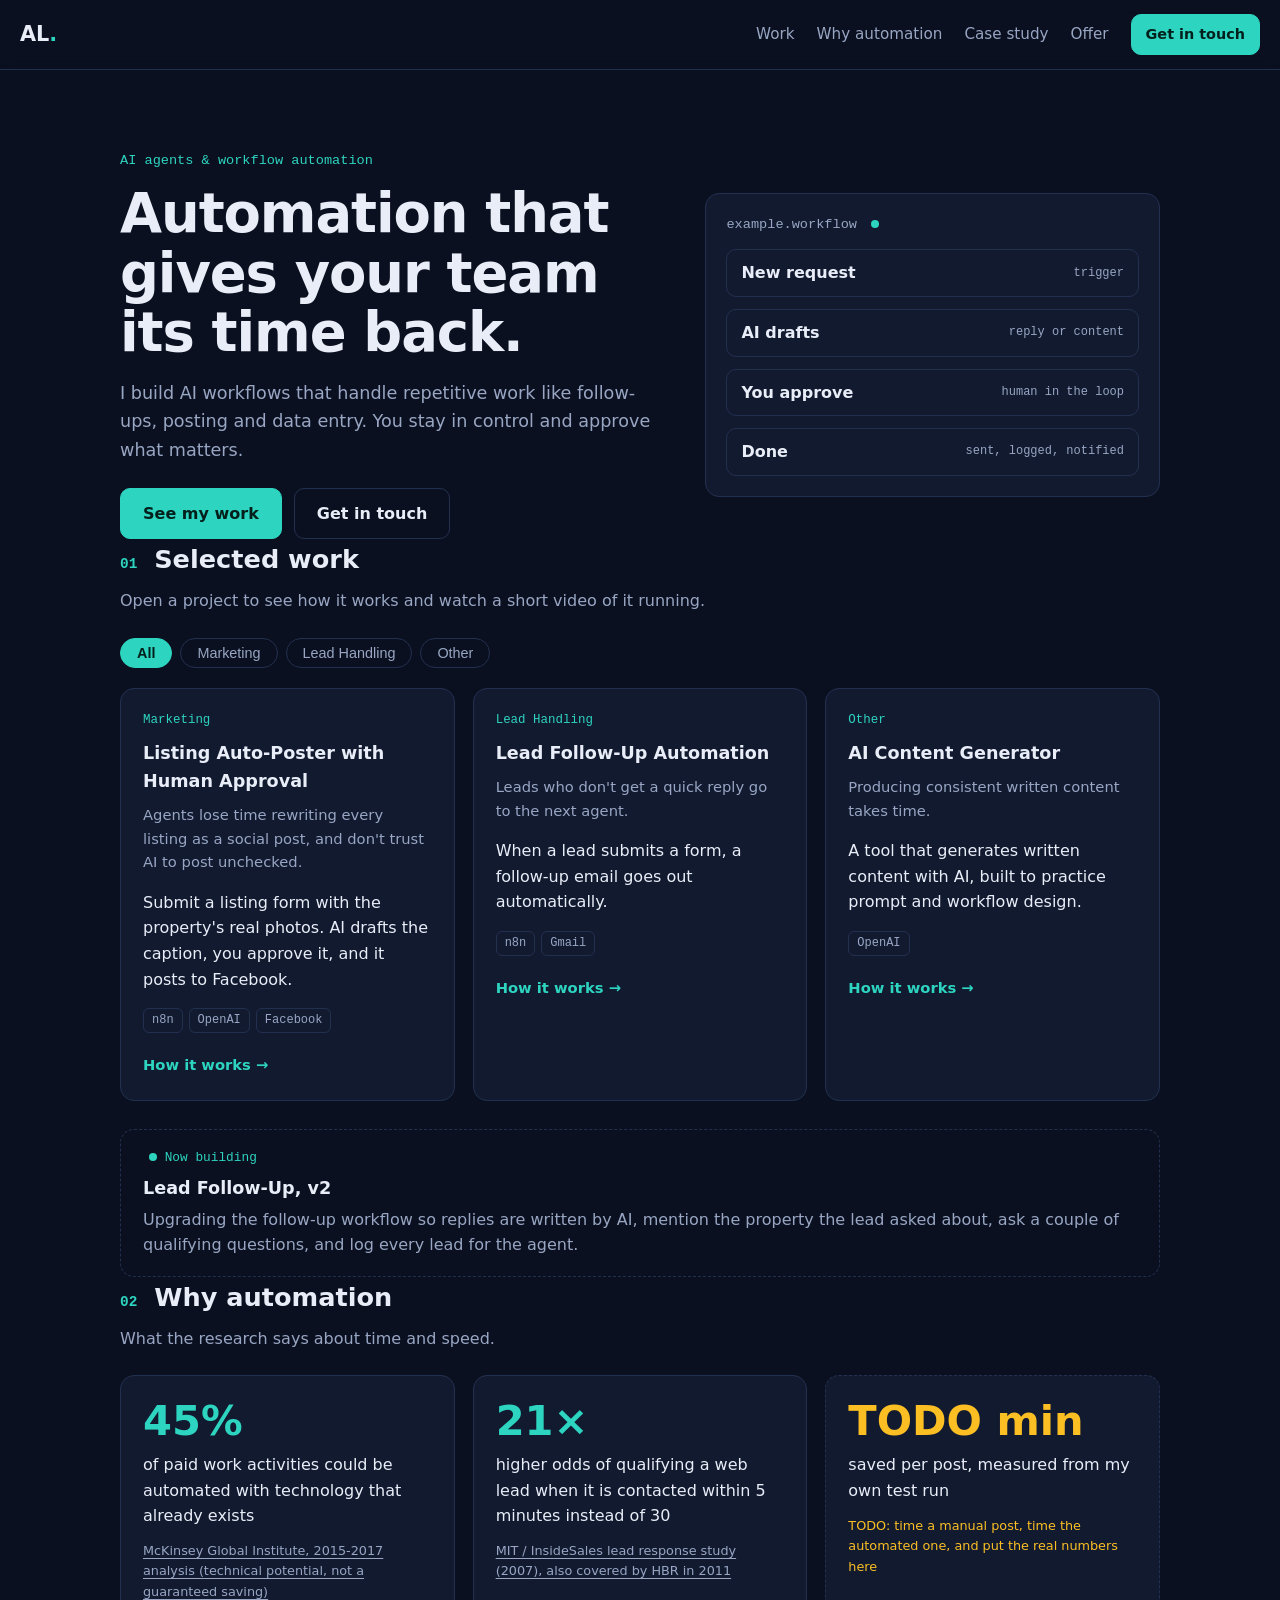
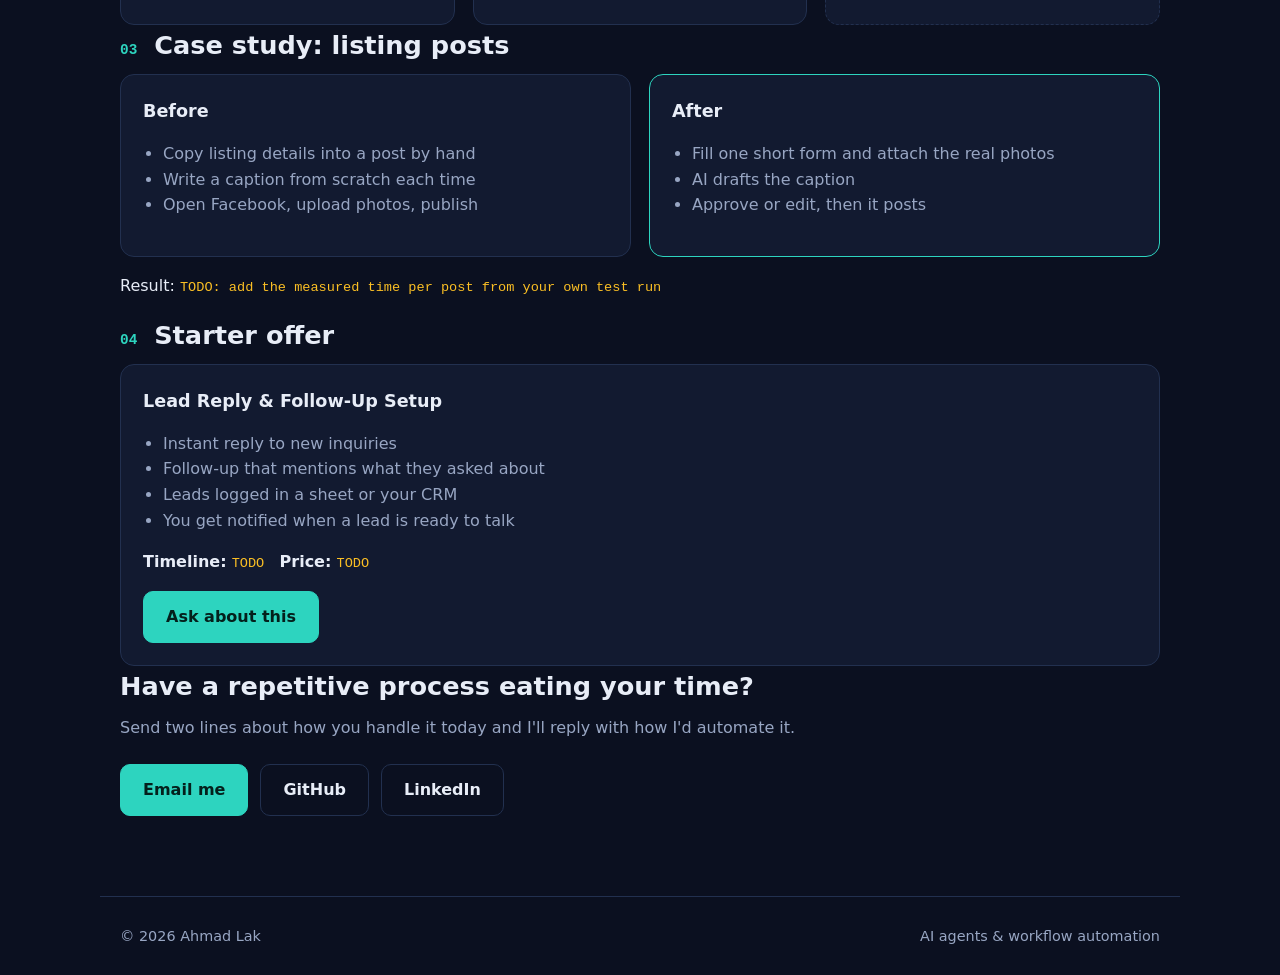
==== index.html @ 363b60df "Add files via upload" ====
<!doctype html>
<html lang="en">
<head>
  <meta charset="utf-8">
  <meta name="viewport" content="width=device-width, initial-scale=1">
  <title>Ahmad Lak | AI Automation</title>
  <meta name="description" content="AI agents and workflow automation that take repetitive work off your plate, with you approving what matters.">
  <meta name="theme-color" content="#0b1020">
  <link rel="stylesheet" href="style.css">
</head>
<body>
  <header class="nav">
    <a class="logo" href="index.html#top">AL<span>.</span></a>
    <button class="menu-btn" id="menuBtn" aria-label="Menu" aria-expanded="false">Menu</button>
    <nav id="navLinks">
      <a href="index.html#work">Work</a>
      <a href="index.html#why">Why automation</a>
      <a href="index.html#case">Case study</a>
      <a href="index.html#offer">Offer</a>
      <a href="index.html#contact" class="btn small">Get in touch</a>
    </nav>
  </header>

  <main id="top">
    <!-- HERO -->
    <section class="hero wrap">
      <div class="hero-text">
        <p class="eyebrow">AI agents &amp; workflow automation</p>
        <h1>Automation that gives your team its time back.</h1>
        <p class="lead">I build AI workflows that handle repetitive work like follow-ups, posting and data entry. You stay in control and approve what matters.</p>
        <div class="cta">
          <a class="btn" href="#work">See my work</a>
          <a class="btn ghost" href="#contact">Get in touch</a>
        </div>
      </div>
      <div class="flow" aria-label="Example workflow">
        <p class="flow-title">example.workflow <span class="dot"></span></p>
        <ol>
          <li><b>New request</b><small>trigger</small></li>
          <li><b>AI drafts</b><small>reply or content</small></li>
          <li><b>You approve</b><small>human in the loop</small></li>
          <li><b>Done</b><small>sent, logged, notified</small></li>
        </ol>
      </div>
    </section>

    <!-- WORK -->
    <section id="work" class="wrap">
      <h2><span class="num">01</span> Selected work</h2>
      <p class="sub">Open a project to see how it works and watch a short video of it running.</p>
      <div class="tabs" id="tabs" role="tablist"></div>
      <div class="grid" id="projects"></div>

      <div class="now">
        <p class="now-label"><span class="dot"></span> Now building</p>
        <h3 id="nowTitle"></h3>
        <p id="nowDesc"></p>
      </div>
    </section>

    <!-- WHY AUTOMATION -->
    <section id="why" class="wrap">
      <h2><span class="num">02</span> Why automation</h2>
      <p class="sub">What the research says about time and speed.</p>
      <div class="stats" id="stats"></div>
    </section>

    <!-- CASE STUDY -->
    <section id="case" class="wrap">
      <h2><span class="num">03</span> Case study: listing posts</h2>
      <div class="ba">
        <div class="card">
          <h3>Before</h3>
          <ul>
            <li>Copy listing details into a post by hand</li>
            <li>Write a caption from scratch each time</li>
            <li>Open Facebook, upload photos, publish</li>
          </ul>
        </div>
        <div class="card accent">
          <h3>After</h3>
          <ul>
            <li>Fill one short form and attach the real photos</li>
            <li>AI drafts the caption</li>
            <li>Approve or edit, then it posts</li>
          </ul>
        </div>
      </div>
      <p class="result">Result: <span class="todo">TODO: add the measured time per post from your own test run</span></p>
    </section>

    <!-- OFFER -->
    <section id="offer" class="wrap">
      <h2><span class="num">04</span> Starter offer</h2>
      <div class="card offer">
        <h3>Lead Reply &amp; Follow-Up Setup</h3>
        <ul>
          <li>Instant reply to new inquiries</li>
          <li>Follow-up that mentions what they asked about</li>
          <li>Leads logged in a sheet or your CRM</li>
          <li>You get notified when a lead is ready to talk</li>
        </ul>
        <p class="meta"><b>Timeline:</b> <span class="todo">TODO</span> &nbsp; <b>Price:</b> <span class="todo">TODO</span></p>
        <a class="btn" href="#contact">Ask about this</a>
      </div>
    </section>

    <!-- CONTACT -->
    <section id="contact" class="wrap contact">
      <h2>Have a repetitive process eating your time?</h2>
      <p class="sub">Send two lines about how you handle it today and I'll reply with how I'd automate it.</p>
      <div class="cta">
        <a class="btn" id="emailBtn" href="#">Email me</a>
        <a class="btn ghost" id="ghBtn" href="#" target="_blank" rel="noopener">GitHub</a>
        <a class="btn ghost" id="liBtn" href="#" target="_blank" rel="noopener" hidden>LinkedIn</a>
      </div>
    </section>
  </main>

  <footer class="wrap foot">
    <span>&copy; <span id="year"></span> Ahmad Lak</span>
    <span>AI agents &amp; workflow automation</span>
  </footer>

  <script src="projects.js"></script>
  <script src="script.js"></script>
</body>
</html>
---- style.css ----
:root {
  --bg: #0b1020;
  --panel: #121a30;
  --line: #22304f;
  --text: #e8edf7;
  --muted: #98a6c3;
  --accent: #2dd4bf;
  --accent-ink: #04201c;
  --warn: #fbbf24;
  --radius: 14px;
  --mono: ui-monospace, SFMono-Regular, Menlo, Consolas, monospace;
}
* { box-sizing: border-box; }
html { scroll-behavior: smooth; scroll-padding-top: 76px; }
body {
  margin: 0; background: var(--bg); color: var(--text);
  font: 16px/1.6 system-ui, -apple-system, "Segoe UI", Roboto, sans-serif;
}
a { color: inherit; text-decoration: none; }
.wrap { max-width: 1080px; margin: 0 auto; padding: 0 20px; }
section { padding: 72px 0 8px; }
h1 { font-size: clamp(2rem, 5vw, 3.4rem); line-height: 1.1; margin: 0 0 16px; letter-spacing: -0.02em; }
h2 { font-size: 1.6rem; margin: 0 0 8px; }
h3 { margin: 0 0 8px; font-size: 1.1rem; }
.num { font-family: var(--mono); color: var(--accent); font-size: 0.9rem; margin-right: 8px; }
.sub { color: var(--muted); margin: 0 0 24px; }
.todo { color: var(--warn); font-family: var(--mono); font-size: 0.85em; }

/* nav */
.nav {
  position: sticky; top: 0; z-index: 10; display: flex; align-items: center; justify-content: space-between;
  padding: 14px 20px; background: rgba(11,16,32,0.88); backdrop-filter: blur(8px); border-bottom: 1px solid var(--line);
}
.logo { font-weight: 800; font-size: 1.3rem; }
.logo span { color: var(--accent); }
.nav nav { display: flex; align-items: center; gap: 22px; }
.nav nav a { color: var(--muted); font-size: 0.95rem; }
.nav nav a:hover { color: var(--text); }
.menu-btn { display: none; background: none; color: var(--text); border: 1px solid var(--line); border-radius: 8px; padding: 6px 12px; }

/* buttons */
.btn {
  display: inline-block; background: var(--accent); color: var(--accent-ink); font-weight: 700;
  padding: 12px 22px; border-radius: 10px; border: 1px solid var(--accent); cursor: pointer;
}
.btn:hover { filter: brightness(1.08); }
.btn.ghost { background: transparent; color: var(--text); border-color: var(--line); }
.btn.ghost:hover { border-color: var(--accent); }
.btn.small { padding: 8px 14px; font-size: 0.9rem; color: var(--accent-ink) !important; }
.cta { display: flex; flex-wrap: wrap; gap: 12px; }

/* hero */
.hero { display: grid; grid-template-columns: 1.2fr 1fr; gap: 40px; align-items: center; padding-top: 80px; }
.eyebrow { font-family: var(--mono); color: var(--accent); font-size: 0.85rem; margin: 0 0 12px; }
.lead { color: var(--muted); font-size: 1.1rem; margin: 0 0 24px; max-width: 52ch; }

/* workflow card */
.flow { background: var(--panel); border: 1px solid var(--line); border-radius: var(--radius); padding: 20px; }
.flow-title { font-family: var(--mono); font-size: 0.85rem; color: var(--muted); margin: 0 0 14px; }
.dot { display: inline-block; width: 8px; height: 8px; border-radius: 50%; background: var(--accent); margin-left: 6px; animation: pulse 1.6s infinite; }
.flow ol { list-style: none; margin: 0; padding: 0; display: grid; gap: 12px; position: relative; }
.flow li {
  border: 1px solid var(--line); border-radius: 10px; padding: 10px 14px; display: flex; justify-content: space-between; align-items: center;
  animation: step 8s infinite;
}
.flow li small { color: var(--muted); font-family: var(--mono); font-size: 0.75rem; }
.flow li:nth-child(1) { animation-delay: 0s; }
.flow li:nth-child(2) { animation-delay: 2s; }
.flow li:nth-child(3) { animation-delay: 4s; }
.flow li:nth-child(4) { animation-delay: 6s; }
@keyframes step {
  0%, 24% { border-color: var(--accent); box-shadow: 0 0 0 1px var(--accent) inset; }
  25%, 100% { border-color: var(--line); box-shadow: none; }
}
@keyframes pulse { 50% { opacity: 0.3; } }

/* tabs + cards */
.tabs { display: flex; flex-wrap: wrap; gap: 8px; margin-bottom: 20px; }
.tab {
  background: transparent; color: var(--muted); border: 1px solid var(--line); border-radius: 999px;
  padding: 6px 16px; cursor: pointer; font-size: 0.9rem;
}
.tab.active { color: var(--accent-ink); background: var(--accent); border-color: var(--accent); font-weight: 600; }
.grid { display: grid; grid-template-columns: repeat(auto-fill, minmax(300px, 1fr)); gap: 18px; }
.card {
  background: var(--panel); border: 1px solid var(--line); border-radius: var(--radius); padding: 22px;
}
.card.accent { border-color: var(--accent); }
.proj .cat { font-family: var(--mono); font-size: 0.78rem; color: var(--accent); display: flex; justify-content: space-between; margin-bottom: 8px; }
.proj .badge { color: var(--muted); border: 1px solid var(--line); border-radius: 999px; padding: 0 8px; }
.proj .problem { color: var(--muted); font-size: 0.92rem; margin: 0 0 10px; }
.proj .tags { display: flex; flex-wrap: wrap; gap: 6px; margin: 14px 0; }
.tag { font-family: var(--mono); font-size: 0.75rem; border: 1px solid var(--line); border-radius: 6px; padding: 2px 8px; color: var(--muted); }
.proj details { margin-top: 10px; border-top: 1px solid var(--line); padding-top: 10px; }
.proj summary { cursor: pointer; color: var(--accent); font-size: 0.9rem; }
.proj ol { padding-left: 20px; color: var(--muted); font-size: 0.92rem; }
.proj .next { color: var(--warn); font-size: 0.85rem; }
.links { display: flex; gap: 14px; margin-top: 12px; font-size: 0.9rem; }
.links a { color: var(--accent); }

.now { margin-top: 28px; border: 1px dashed var(--line); border-radius: var(--radius); padding: 18px 22px; }
.now ul { margin: 0; padding-left: 20px; color: var(--muted); }

/* video */
.video { aspect-ratio: 16 / 9; border: 1px solid var(--line); border-radius: var(--radius); overflow: hidden; background: var(--panel); display: grid; place-items: center; color: var(--muted); text-align: center; }
.video iframe { width: 100%; height: 100%; border: 0; }

/* stats */
.stats { display: grid; grid-template-columns: repeat(auto-fit, minmax(240px, 1fr)); gap: 18px; }
.stat-value { font-size: 2.6rem; font-weight: 800; color: var(--accent); line-height: 1.1; }
.stat-label { margin: 8px 0 12px; }
.stat-note { display: block; font-size: 0.8rem; color: var(--muted); }
a.stat-note { text-decoration: underline; text-underline-offset: 3px; }
a.stat-note:hover { color: var(--accent); }
.stat.is-todo { border-style: dashed; }
.stat.is-todo .stat-value, .stat.is-todo .stat-note { color: var(--warn); }

/* now building */
.now-label { font-family: var(--mono); font-size: 0.8rem; color: var(--accent); margin: 0 0 6px; }
.now h3 { margin-bottom: 4px; }
.now p:last-child { color: var(--muted); margin: 0; }

/* cards + project page */
.proj .more { display: inline-block; margin-top: 6px; color: var(--accent); font-weight: 600; font-size: 0.92rem; }
.proj .more:hover { text-decoration: underline; }
.page { padding-top: 40px; padding-bottom: 20px; max-width: 760px; }
.page h2 { margin-top: 32px; font-size: 1.2rem; }
.page .back { color: var(--muted); font-size: 0.9rem; display: inline-block; margin-bottom: 18px; }
.page .back:hover { color: var(--text); }
.page .video { margin: 24px 0 0; }
.steps { padding-left: 20px; color: var(--muted); }
.steps li { margin-bottom: 6px; }

/* before / after, offer */
.ba { display: grid; grid-template-columns: 1fr 1fr; gap: 18px; }
.ba ul, .offer ul { padding-left: 20px; color: var(--muted); }
.result { margin-top: 16px; }
.offer .meta { margin: 16px 0; }

.contact { text-align: left; padding-bottom: 40px; }
.foot { display: flex; justify-content: space-between; padding: 28px 20px; margin-top: 40px; border-top: 1px solid var(--line); color: var(--muted); font-size: 0.9rem; }

/* mobile */
@media (max-width: 820px) {
  .hero { grid-template-columns: 1fr; padding-top: 48px; }
  .ba { grid-template-columns: 1fr; }
  .menu-btn { display: block; }
  .nav nav { display: none; position: absolute; top: 100%; left: 0; right: 0; flex-direction: column; align-items: flex-start; gap: 14px; padding: 16px 20px; background: var(--bg); border-bottom: 1px solid var(--line); }
  .nav nav.open { display: flex; }
}
@media (prefers-reduced-motion: reduce) {
  html { scroll-behavior: auto; }
  .flow li, .dot { animation: none; }
}
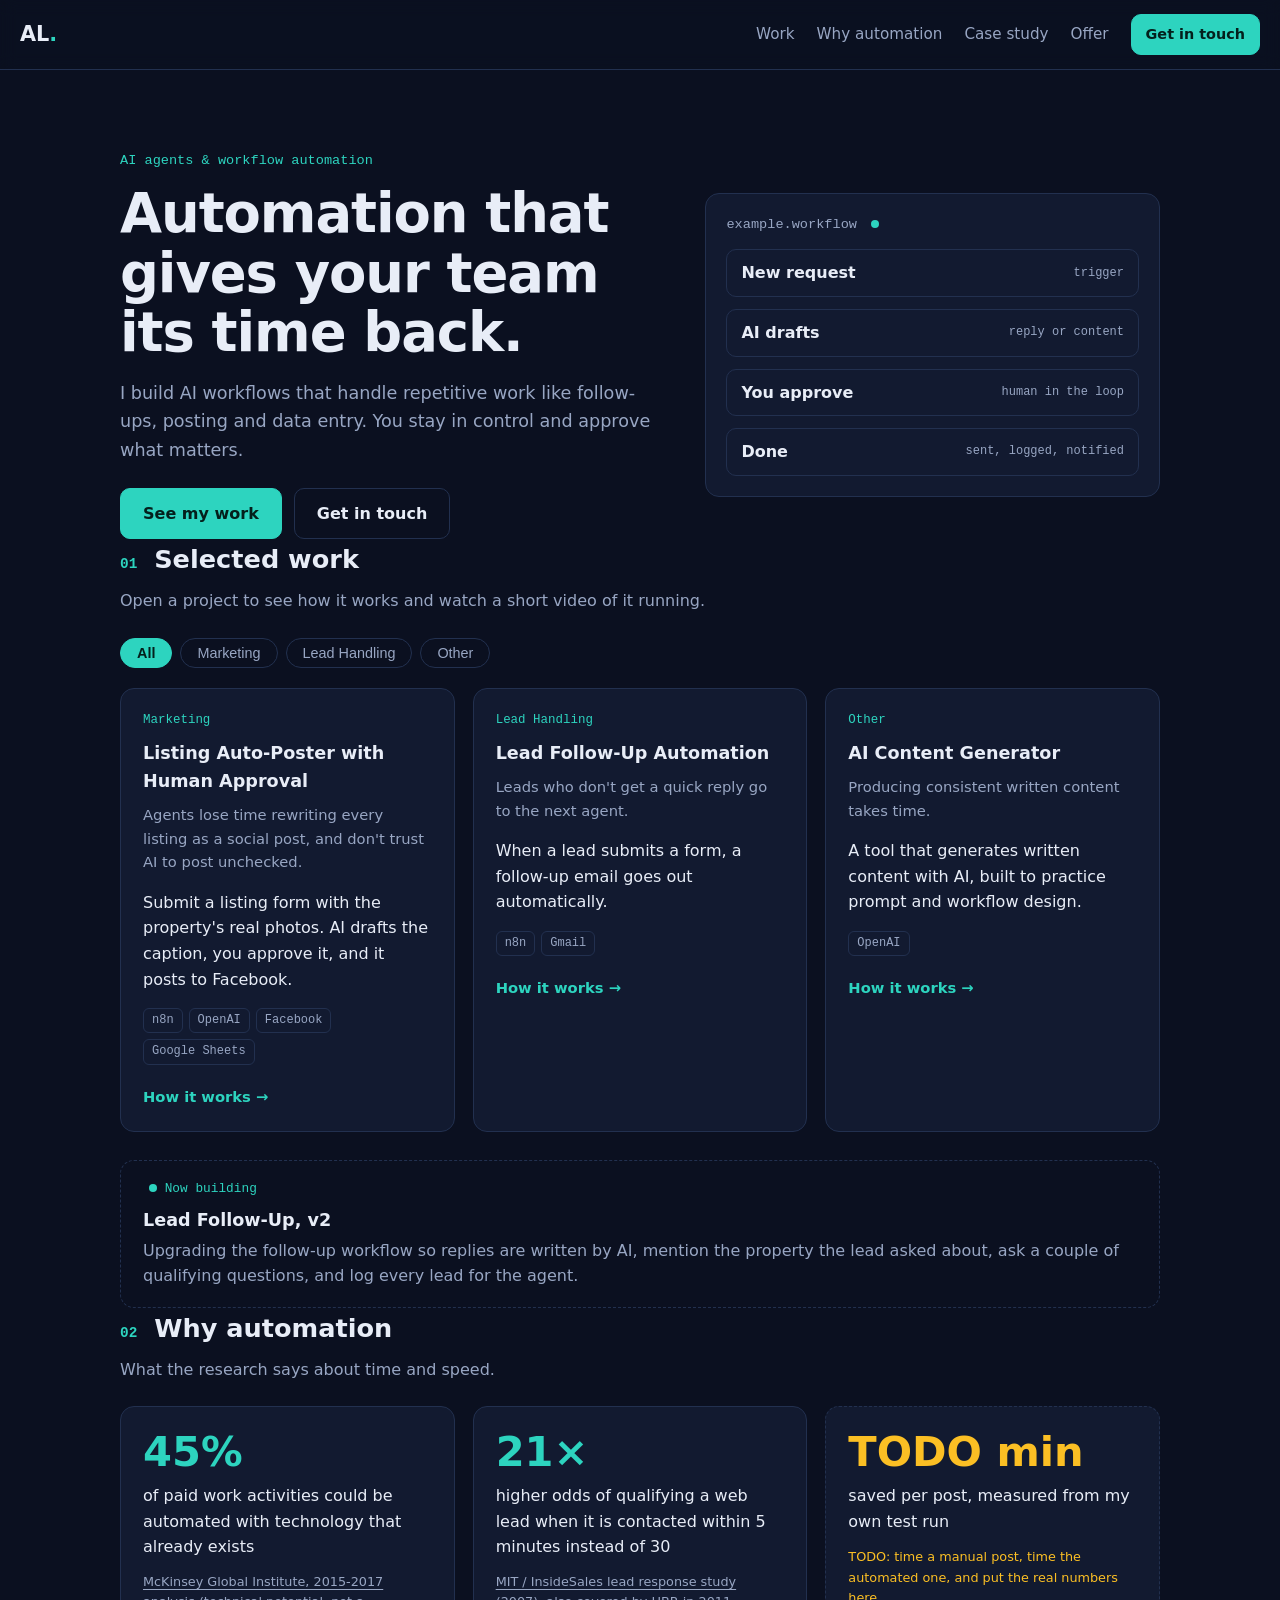
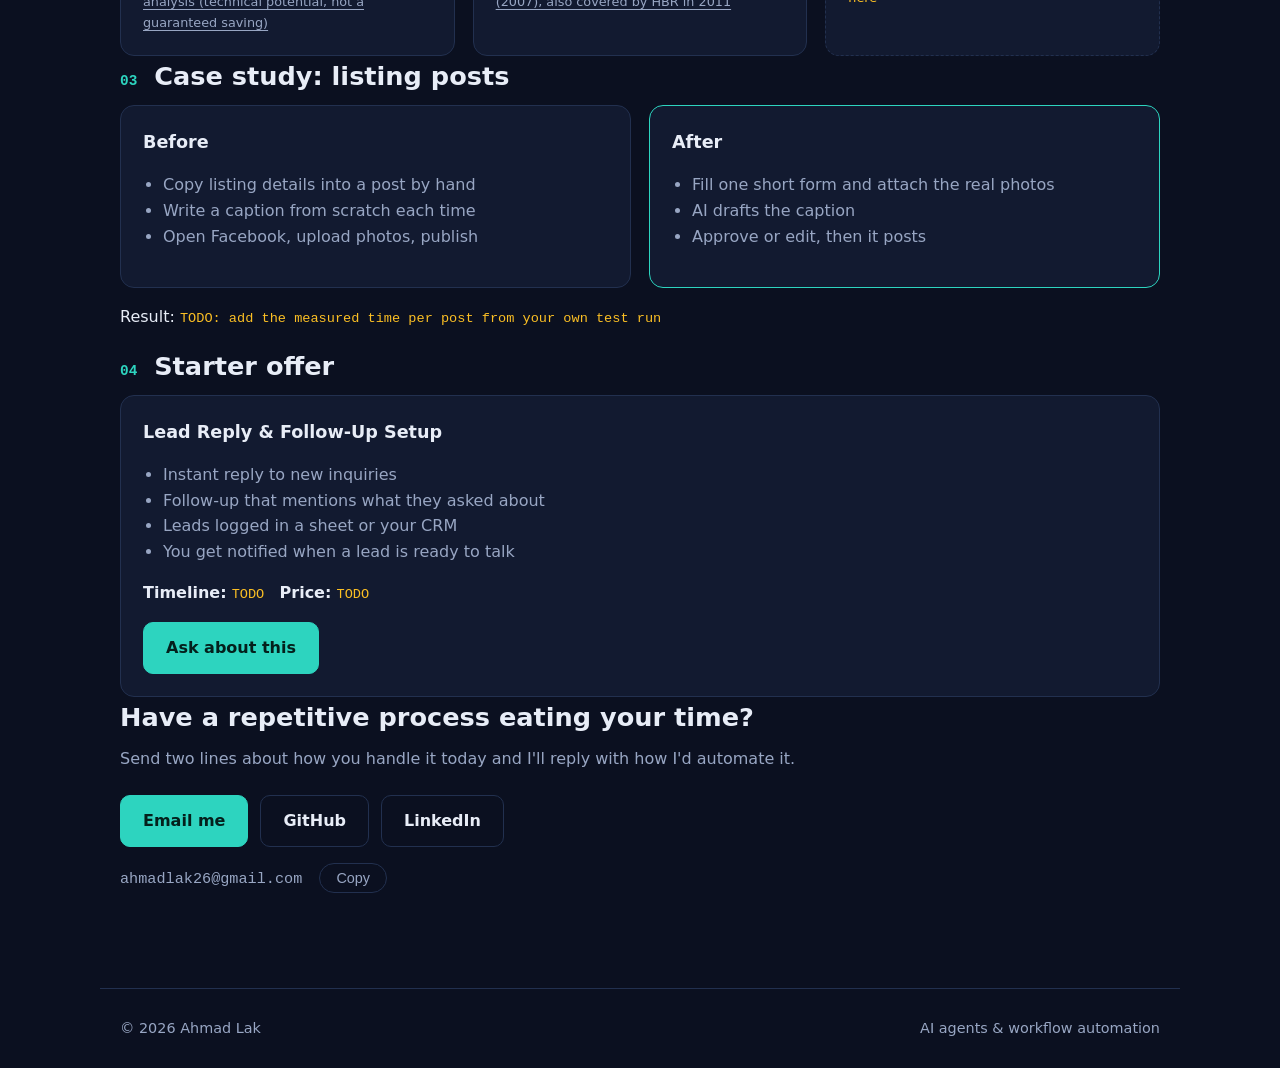
==== commit 8ba2db0f: "Add files via upload" ====
--- a/index.html
+++ b/index.html
@@ -114,6 +114,7 @@
         <a class="btn ghost" id="ghBtn" href="#" target="_blank" rel="noopener">GitHub</a>
         <a class="btn ghost" id="liBtn" href="#" target="_blank" rel="noopener" hidden>LinkedIn</a>
       </div>
+      <p class="email-line"><span id="emailText"></span> <button class="tab" id="copyBtn" type="button">Copy</button></p>
     </section>
   </main>
 
--- a/style.css
+++ b/style.css
@@ -115,6 +115,10 @@
 .stat.is-todo { border-style: dashed; }
 .stat.is-todo .stat-value, .stat.is-todo .stat-note { color: var(--warn); }
 
+/* email line */
+.email-line { margin-top: 16px; color: var(--muted); font-family: var(--mono); font-size: 0.95rem; }
+.email-line .tab { margin-left: 8px; }
+
 /* now building */
 .now-label { font-family: var(--mono); font-size: 0.8rem; color: var(--accent); margin: 0 0 6px; }
 .now h3 { margin-bottom: 4px; }
